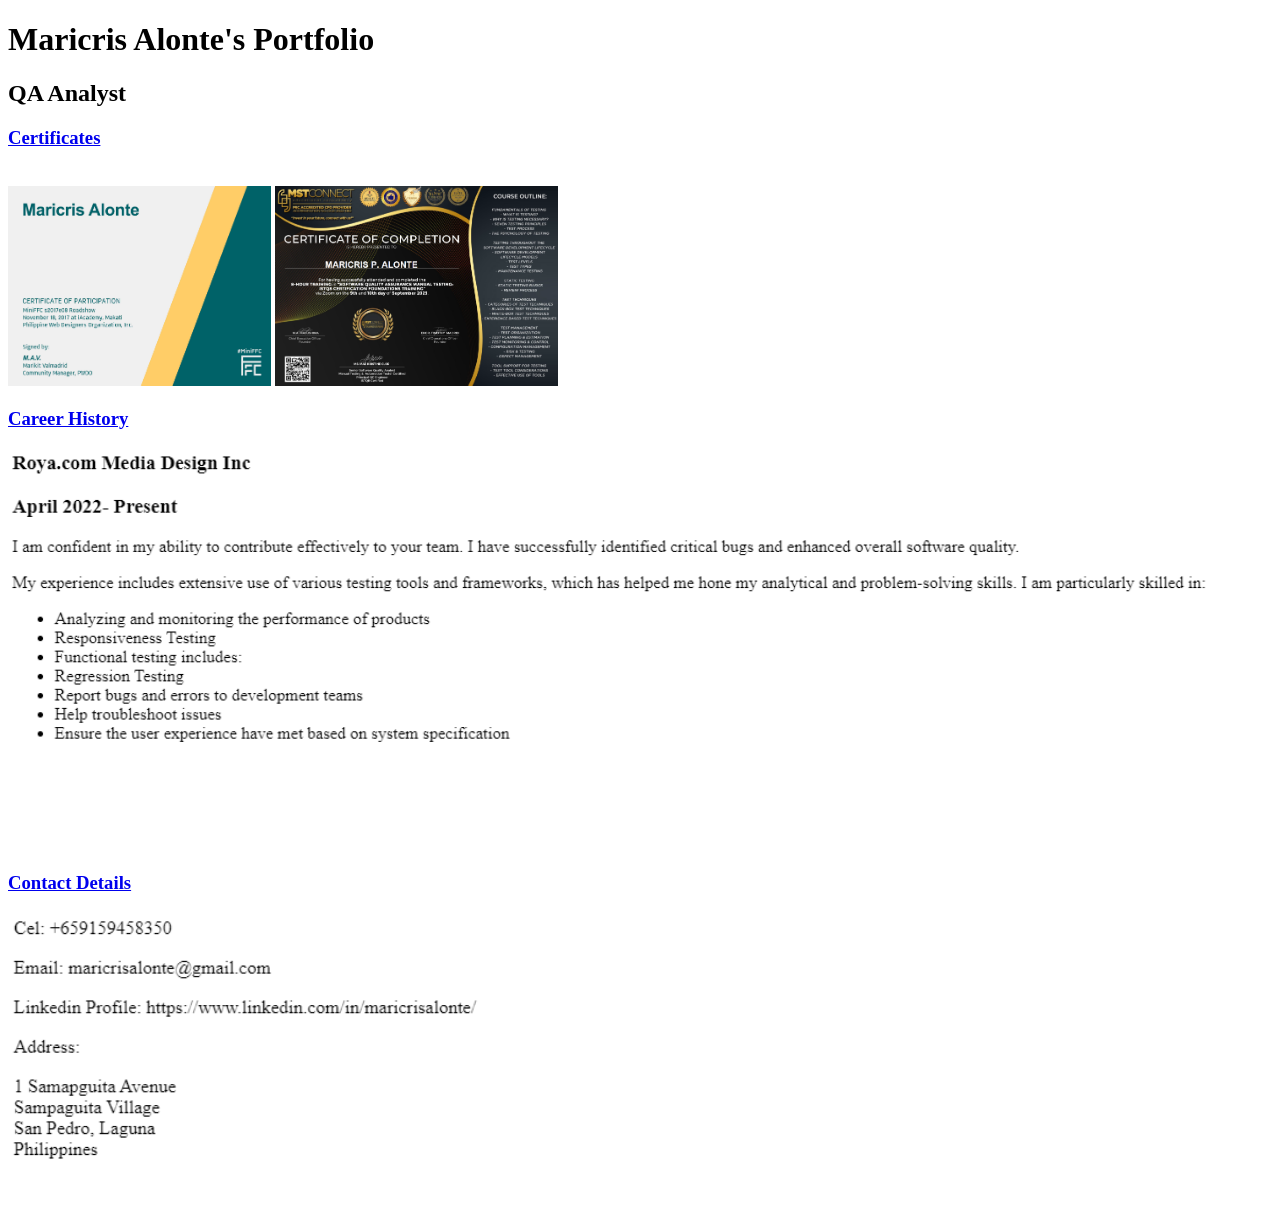
==== index.html @ 6bce924d "Add files via upload" ====
<!-- TODO 1: Create the HTML Boilerplate -->

<!-- TODO 2: Add Your previous projects' HTML into the public folder -->

<!-- TODO 3: Take screenshots of your project previews and add the images to the images folder -->

<!-- TODO 4: Add titles/subtitles etc. -->

<!-- TODO 5: Add a link to the project pages -->

<!-- TODO 6: Add images to show the project previews
HINT for TODO 6: You can use the height attribute set to 200 to make the image smaller:
https://developer.mozilla.org/en-US/docs/Web/HTML/Element/img#attr-height -->

<!-- TODO 7: Add the Contact Me and About Me page links -->

<!DOCTYPE html>
<html lang="en">
<head>
    <meta charset="UTF-8">
    <title>Mitee's Portfolio</title>

</head>
<body>
<h1>Maricris Alonte's Portfolio</h1>
<h2>QA Analyst</h2>

<h3>
<a href="./public/certificates.html">Certificates</a>
</h3>
</br>
<img src="./assets/images/miniFFC.png" height="200" alt="miniFFC Certificate"/>

<img src="./assets/images/mstconnect.png" height="200" alt="miniFFC Certificate"/>

<h3>
    <a href="./public/about.html">Career History</a>
</h3>
<img src="./assets/images/career.png" height="400" alt="career"/>

<h3>
    <a href="./public/contact.html">Contact Details</a>
</h3>
<img src="./assets/images/contact.png" height="300" alt=" Contact details"/>



</body>
    
</html>
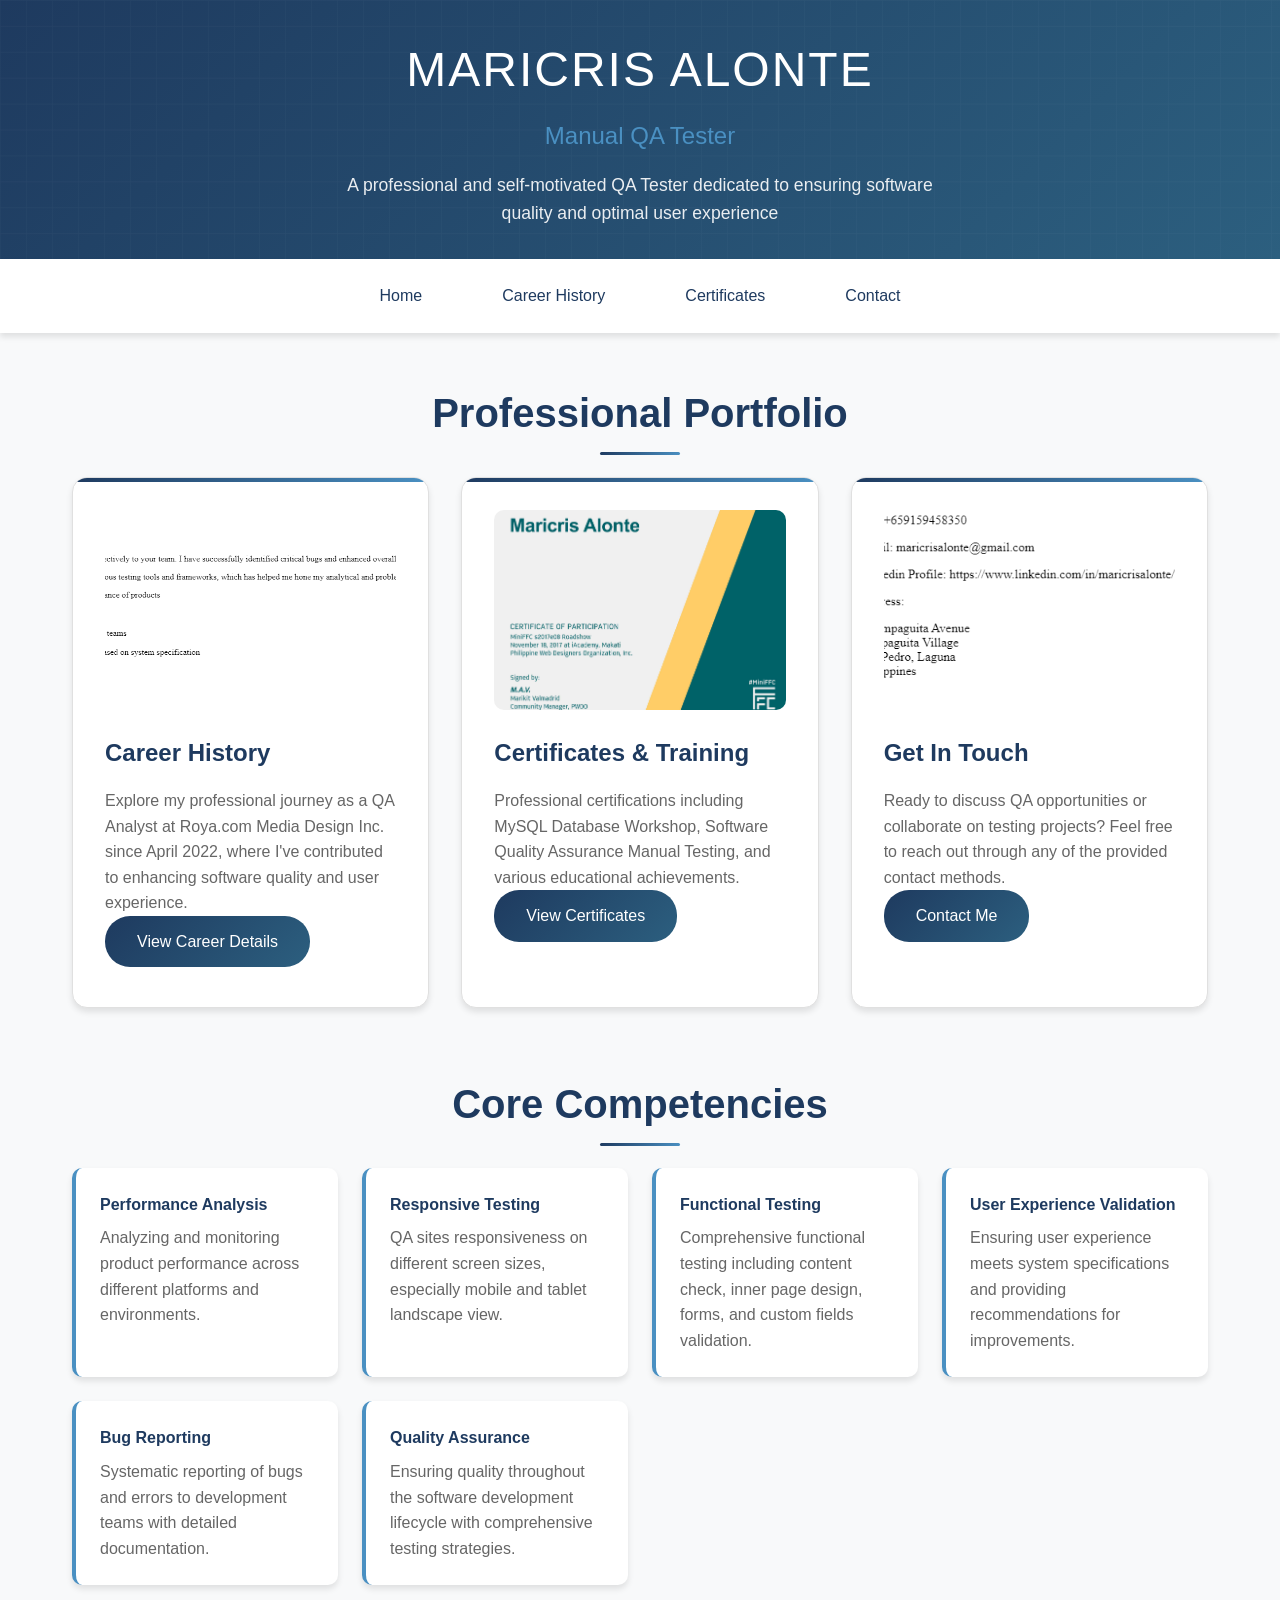
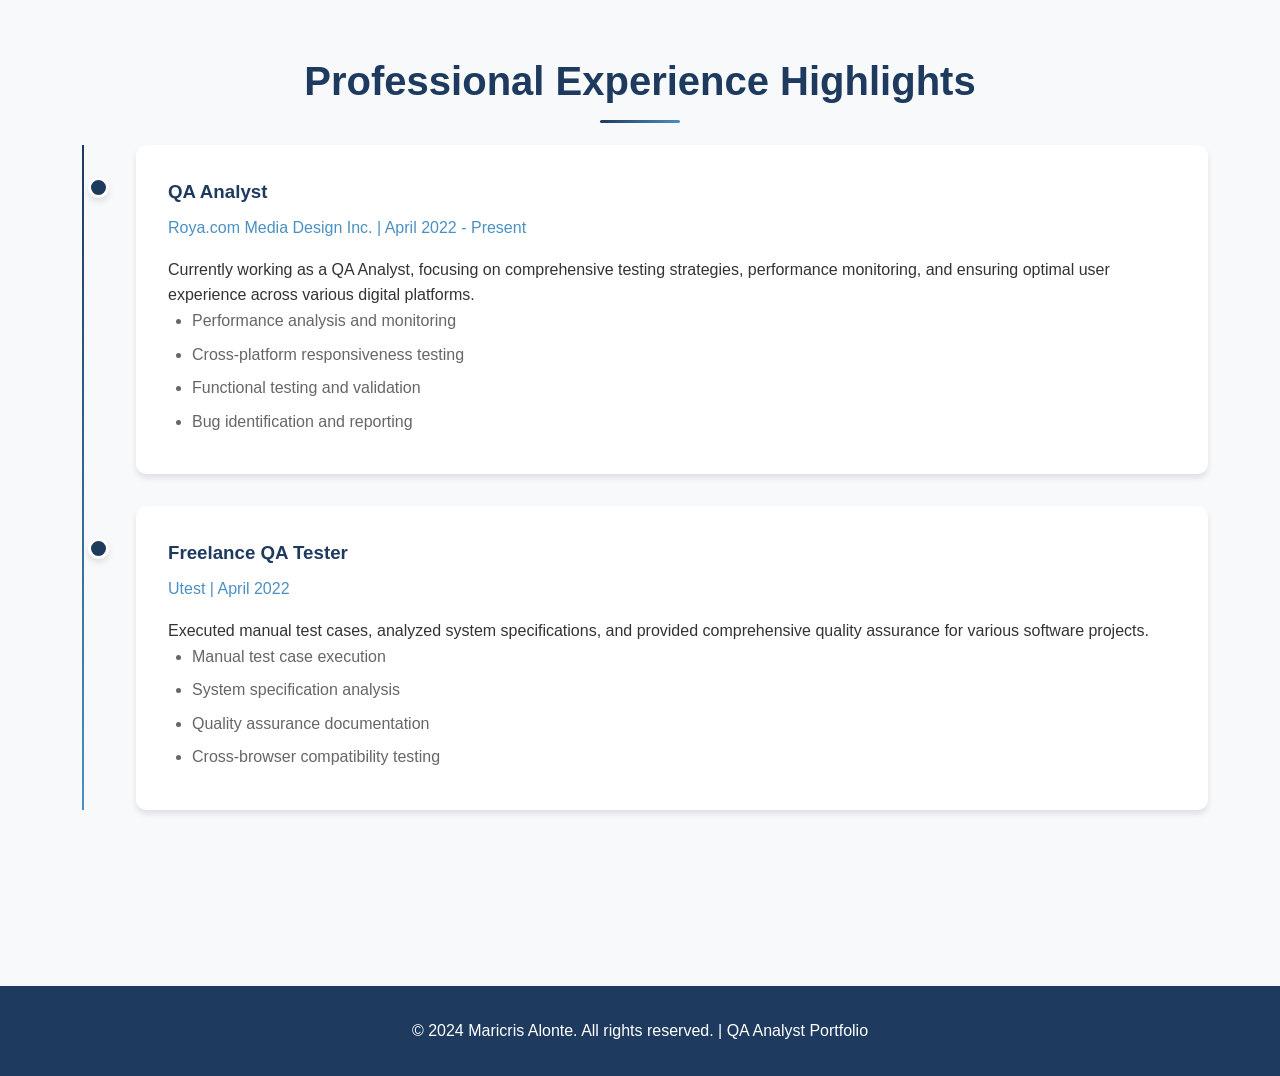
==== commit 82a516de: "Refactor portfolio with responsive design, enhanced content, and modern styling Co-authored-by: mari" ====
--- a/index.html
+++ b/index.html
@@ -1,50 +1,162 @@
-<!-- TODO 1: Create the HTML Boilerplate -->
-
-<!-- TODO 2: Add Your previous projects' HTML into the public folder -->
-
-<!-- TODO 3: Take screenshots of your project previews and add the images to the images folder -->
-
-<!-- TODO 4: Add titles/subtitles etc. -->
-
-<!-- TODO 5: Add a link to the project pages -->
-
-<!-- TODO 6: Add images to show the project previews
-HINT for TODO 6: You can use the height attribute set to 200 to make the image smaller:
-https://developer.mozilla.org/en-US/docs/Web/HTML/Element/img#attr-height -->
-
-<!-- TODO 7: Add the Contact Me and About Me page links -->
-
 <!DOCTYPE html>
 <html lang="en">
 <head>
     <meta charset="UTF-8">
-    <title>Mitee's Portfolio</title>
-
+    <meta name="viewport" content="width=device-width, initial-scale=1.0">
+    <title>Maricris Alonte - QA Analyst Portfolio</title>
+    <link rel="stylesheet" href="./assets/styles.css">
+    <link rel="icon" href="data:image/svg+xml,<svg xmlns='http://www.w3.org/2000/svg' viewBox='0 0 100 100'><text y='.9em' font-size='90'>🎯</text></svg>">
 </head>
 <body>
-<h1>Maricris Alonte's Portfolio</h1>
-<h2>QA Analyst</h2>
+    <!-- Header Section -->
+    <header>
+        <div class="header-content fade-in">
+            <h1>MARICRIS ALONTE</h1>
+            <p class="subtitle">Manual QA Tester</p>
+            <p class="tagline">A professional and self-motivated QA Tester dedicated to ensuring software quality and optimal user experience</p>
+        </div>
+    </header>
 
-<h3>
-<a href="./public/certificates.html">Certificates</a>
-</h3>
-</br>
-<img src="./assets/images/miniFFC.png" height="200" alt="miniFFC Certificate"/>
+    <!-- Navigation -->
+    <nav>
+        <div class="nav-container">
+            <a href="#home" class="nav-link">Home</a>
+            <a href="./public/about.html" class="nav-link">Career History</a>
+            <a href="./public/certificates.html" class="nav-link">Certificates</a>
+            <a href="./public/contact.html" class="nav-link">Contact</a>
+        </div>
+    </nav>
 
-<img src="./assets/images/mstconnect.png" height="200" alt="miniFFC Certificate"/>
+    <!-- Main Content -->
+    <main id="home">
+        <!-- Portfolio Overview Section -->
+        <section class="section fade-in">
+            <h2 class="section-title">Professional Portfolio</h2>
+            <div class="card-grid">
+                <!-- Career History Card -->
+                <div class="card">
+                    <img src="./assets/images/career.png" alt="Career History Overview" />
+                    <h3>Career History</h3>
+                    <p class="text-muted">Explore my professional journey as a QA Analyst at Roya.com Media Design Inc. since April 2022, where I've contributed to enhancing software quality and user experience.</p>
+                    <a href="./public/about.html" class="btn">View Career Details</a>
+                </div>
 
-<h3>
-    <a href="./public/about.html">Career History</a>
-</h3>
-<img src="./assets/images/career.png" height="400" alt="career"/>
+                <!-- Certificates Card -->
+                <div class="card">
+                    <img src="./assets/images/miniFFC.png" alt="Professional Certificates" />
+                    <h3>Certificates & Training</h3>
+                    <p class="text-muted">Professional certifications including MySQL Database Workshop, Software Quality Assurance Manual Testing, and various educational achievements.</p>
+                    <a href="./public/certificates.html" class="btn">View Certificates</a>
+                </div>
 
-<h3>
-    <a href="./public/contact.html">Contact Details</a>
-</h3>
-<img src="./assets/images/contact.png" height="300" alt=" Contact details"/>
+                <!-- Contact Card -->
+                <div class="card">
+                    <img src="./assets/images/contact.png" alt="Contact Information" />
+                    <h3>Get In Touch</h3>
+                    <p class="text-muted">Ready to discuss QA opportunities or collaborate on testing projects? Feel free to reach out through any of the provided contact methods.</p>
+                    <a href="./public/contact.html" class="btn">Contact Me</a>
+                </div>
+            </div>
+        </section>
 
+        <!-- Skills Highlight Section -->
+        <section class="section fade-in">
+            <h2 class="section-title">Core Competencies</h2>
+            <div class="skills-grid">
+                <div class="skill-item">
+                    <h4>Performance Analysis</h4>
+                    <p class="text-muted">Analyzing and monitoring product performance across different platforms and environments.</p>
+                </div>
+                <div class="skill-item">
+                    <h4>Responsive Testing</h4>
+                    <p class="text-muted">QA sites responsiveness on different screen sizes, especially mobile and tablet landscape view.</p>
+                </div>
+                <div class="skill-item">
+                    <h4>Functional Testing</h4>
+                    <p class="text-muted">Comprehensive functional testing including content check, inner page design, forms, and custom fields validation.</p>
+                </div>
+                <div class="skill-item">
+                    <h4>User Experience Validation</h4>
+                    <p class="text-muted">Ensuring user experience meets system specifications and providing recommendations for improvements.</p>
+                </div>
+                <div class="skill-item">
+                    <h4>Bug Reporting</h4>
+                    <p class="text-muted">Systematic reporting of bugs and errors to development teams with detailed documentation.</p>
+                </div>
+                <div class="skill-item">
+                    <h4>Quality Assurance</h4>
+                    <p class="text-muted">Ensuring quality throughout the software development lifecycle with comprehensive testing strategies.</p>
+                </div>
+            </div>
+        </section>
 
+        <!-- Recent Projects Preview -->
+        <section class="section fade-in">
+            <h2 class="section-title">Professional Experience Highlights</h2>
+            <div class="timeline">
+                <div class="timeline-item">
+                    <h3>QA Analyst</h3>
+                    <div class="date">Roya.com Media Design Inc. | April 2022 - Present</div>
+                    <p>Currently working as a QA Analyst, focusing on comprehensive testing strategies, performance monitoring, and ensuring optimal user experience across various digital platforms.</p>
+                    <ul>
+                        <li>Performance analysis and monitoring</li>
+                        <li>Cross-platform responsiveness testing</li>
+                        <li>Functional testing and validation</li>
+                        <li>Bug identification and reporting</li>
+                    </ul>
+                </div>
+                <div class="timeline-item">
+                    <h3>Freelance QA Tester</h3>
+                    <div class="date">Utest | April 2022</div>
+                    <p>Executed manual test cases, analyzed system specifications, and provided comprehensive quality assurance for various software projects.</p>
+                    <ul>
+                        <li>Manual test case execution</li>
+                        <li>System specification analysis</li>
+                        <li>Quality assurance documentation</li>
+                        <li>Cross-browser compatibility testing</li>
+                    </ul>
+                </div>
+            </div>
+        </section>
+    </main>
 
+    <!-- Footer -->
+    <footer>
+        <p>&copy; 2024 Maricris Alonte. All rights reserved. | QA Analyst Portfolio</p>
+    </footer>
+
+    <script>
+        // Simple script for smooth scrolling
+        document.querySelectorAll('a[href^="#"]').forEach(anchor => {
+            anchor.addEventListener('click', function (e) {
+                e.preventDefault();
+                const target = document.querySelector(this.getAttribute('href'));
+                if (target) {
+                    target.scrollIntoView({
+                        behavior: 'smooth',
+                        block: 'start'
+                    });
+                }
+            });
+        });
+
+        // Add fade-in animation on scroll
+        const observerOptions = {
+            threshold: 0.1,
+            rootMargin: '0px 0px -50px 0px'
+        };
+
+        const observer = new IntersectionObserver((entries) => {
+            entries.forEach(entry => {
+                if (entry.isIntersecting) {
+                    entry.target.classList.add('fade-in');
+                }
+            });
+        }, observerOptions);
+
+        document.querySelectorAll('.section').forEach(section => {
+            observer.observe(section);
+        });
+    </script>
 </body>
-    
 </html>
--- a/assets/styles.css
+++ b/assets/styles.css
@@ -0,0 +1,446 @@
+/* Modern Professional Portfolio Styles */
+* {
+    margin: 0;
+    padding: 0;
+    box-sizing: border-box;
+}
+
+:root {
+    --primary-color: #1e3a5f;
+    --secondary-color: #2c5f7f;
+    --accent-color: #4a90c2;
+    --text-light: #ffffff;
+    --text-dark: #333333;
+    --text-muted: #666666;
+    --background-light: #f8f9fa;
+    --background-dark: #1a1a1a;
+    --card-shadow: 0 4px 6px rgba(0, 0, 0, 0.1);
+    --transition: all 0.3s ease;
+}
+
+body {
+    font-family: 'Segoe UI', Tahoma, Geneva, Verdana, sans-serif;
+    line-height: 1.6;
+    color: var(--text-dark);
+    background-color: var(--background-light);
+}
+
+/* Header and Navigation */
+header {
+    background: linear-gradient(135deg, var(--primary-color), var(--secondary-color));
+    color: var(--text-light);
+    padding: 2rem 0;
+    text-align: center;
+    position: relative;
+    overflow: hidden;
+}
+
+header::before {
+    content: '';
+    position: absolute;
+    top: 0;
+    left: 0;
+    right: 0;
+    bottom: 0;
+    background: url('data:image/svg+xml,<svg xmlns="http://www.w3.org/2000/svg" viewBox="0 0 100 100"><defs><pattern id="grid" width="10" height="10" patternUnits="userSpaceOnUse"><path d="M 10 0 L 0 0 0 10" fill="none" stroke="rgba(255,255,255,0.1)" stroke-width="0.5"/></pattern></defs><rect width="100" height="100" fill="url(%23grid)"/></svg>');
+    opacity: 0.3;
+}
+
+.header-content {
+    position: relative;
+    z-index: 1;
+    max-width: 1200px;
+    margin: 0 auto;
+    padding: 0 2rem;
+}
+
+.header-content h1 {
+    font-size: 3rem;
+    margin-bottom: 0.5rem;
+    font-weight: 300;
+    letter-spacing: 2px;
+}
+
+.header-content .subtitle {
+    font-size: 1.5rem;
+    color: var(--accent-color);
+    margin-bottom: 1rem;
+    font-weight: 400;
+}
+
+.header-content .tagline {
+    font-size: 1.1rem;
+    opacity: 0.9;
+    max-width: 600px;
+    margin: 0 auto;
+}
+
+/* Navigation */
+nav {
+    background-color: rgba(255, 255, 255, 0.95);
+    backdrop-filter: blur(10px);
+    padding: 1rem 0;
+    position: sticky;
+    top: 0;
+    z-index: 100;
+    box-shadow: var(--card-shadow);
+}
+
+.nav-container {
+    max-width: 1200px;
+    margin: 0 auto;
+    padding: 0 2rem;
+    display: flex;
+    justify-content: center;
+    gap: 2rem;
+}
+
+.nav-link {
+    color: var(--primary-color);
+    text-decoration: none;
+    padding: 0.5rem 1.5rem;
+    border-radius: 25px;
+    transition: var(--transition);
+    font-weight: 500;
+    position: relative;
+    overflow: hidden;
+}
+
+.nav-link::before {
+    content: '';
+    position: absolute;
+    top: 0;
+    left: -100%;
+    width: 100%;
+    height: 100%;
+    background: linear-gradient(135deg, var(--primary-color), var(--secondary-color));
+    transition: var(--transition);
+    z-index: -1;
+}
+
+.nav-link:hover::before {
+    left: 0;
+}
+
+.nav-link:hover {
+    color: var(--text-light);
+    transform: translateY(-2px);
+}
+
+/* Main Content */
+main {
+    max-width: 1200px;
+    margin: 0 auto;
+    padding: 3rem 2rem;
+}
+
+/* Cards and Sections */
+.section {
+    margin-bottom: 4rem;
+}
+
+.section-title {
+    font-size: 2.5rem;
+    color: var(--primary-color);
+    margin-bottom: 2rem;
+    text-align: center;
+    position: relative;
+}
+
+.section-title::after {
+    content: '';
+    position: absolute;
+    bottom: -10px;
+    left: 50%;
+    transform: translateX(-50%);
+    width: 80px;
+    height: 3px;
+    background: linear-gradient(135deg, var(--primary-color), var(--accent-color));
+    border-radius: 2px;
+}
+
+.card-grid {
+    display: grid;
+    grid-template-columns: repeat(auto-fit, minmax(300px, 1fr));
+    gap: 2rem;
+    margin-top: 2rem;
+}
+
+.card {
+    background: white;
+    border-radius: 15px;
+    padding: 2rem;
+    box-shadow: var(--card-shadow);
+    transition: var(--transition);
+    border: 1px solid #e0e0e0;
+    position: relative;
+    overflow: hidden;
+}
+
+.card::before {
+    content: '';
+    position: absolute;
+    top: 0;
+    left: 0;
+    width: 100%;
+    height: 4px;
+    background: linear-gradient(135deg, var(--primary-color), var(--accent-color));
+}
+
+.card:hover {
+    transform: translateY(-5px);
+    box-shadow: 0 8px 25px rgba(0, 0, 0, 0.15);
+}
+
+.card h3 {
+    color: var(--primary-color);
+    margin-bottom: 1rem;
+    font-size: 1.5rem;
+}
+
+.card img {
+    width: 100%;
+    height: 200px;
+    object-fit: cover;
+    border-radius: 10px;
+    margin-bottom: 1rem;
+}
+
+/* Skills and Lists */
+.skills-grid {
+    display: grid;
+    grid-template-columns: repeat(auto-fit, minmax(250px, 1fr));
+    gap: 1.5rem;
+    margin-top: 2rem;
+}
+
+.skill-item {
+    background: white;
+    padding: 1.5rem;
+    border-radius: 10px;
+    box-shadow: var(--card-shadow);
+    border-left: 4px solid var(--accent-color);
+    transition: var(--transition);
+}
+
+.skill-item:hover {
+    transform: translateX(5px);
+    box-shadow: 0 4px 15px rgba(0, 0, 0, 0.15);
+}
+
+.skill-item h4 {
+    color: var(--primary-color);
+    margin-bottom: 0.5rem;
+}
+
+/* Experience Timeline */
+.timeline {
+    position: relative;
+    padding-left: 2rem;
+}
+
+.timeline::before {
+    content: '';
+    position: absolute;
+    left: 10px;
+    top: 0;
+    bottom: 0;
+    width: 2px;
+    background: linear-gradient(to bottom, var(--primary-color), var(--accent-color));
+}
+
+.timeline-item {
+    position: relative;
+    margin-bottom: 2rem;
+    background: white;
+    padding: 2rem;
+    border-radius: 10px;
+    box-shadow: var(--card-shadow);
+    margin-left: 2rem;
+}
+
+.timeline-item::before {
+    content: '';
+    position: absolute;
+    left: -3rem;
+    top: 2rem;
+    width: 15px;
+    height: 15px;
+    background: var(--primary-color);
+    border-radius: 50%;
+    border: 3px solid white;
+    box-shadow: var(--card-shadow);
+}
+
+.timeline-item h3 {
+    color: var(--primary-color);
+    margin-bottom: 0.5rem;
+}
+
+.timeline-item .date {
+    color: var(--accent-color);
+    font-weight: 500;
+    margin-bottom: 1rem;
+}
+
+.timeline-item ul {
+    margin-left: 1.5rem;
+}
+
+.timeline-item li {
+    margin-bottom: 0.5rem;
+    color: var(--text-muted);
+}
+
+/* Contact Information */
+.contact-info {
+    display: grid;
+    grid-template-columns: repeat(auto-fit, minmax(250px, 1fr));
+    gap: 2rem;
+    margin-top: 2rem;
+}
+
+.contact-item {
+    background: white;
+    padding: 2rem;
+    border-radius: 10px;
+    box-shadow: var(--card-shadow);
+    text-align: center;
+    transition: var(--transition);
+}
+
+.contact-item:hover {
+    transform: translateY(-3px);
+    box-shadow: 0 6px 20px rgba(0, 0, 0, 0.15);
+}
+
+.contact-icon {
+    width: 50px;
+    height: 50px;
+    background: linear-gradient(135deg, var(--primary-color), var(--accent-color));
+    border-radius: 50%;
+    display: flex;
+    align-items: center;
+    justify-content: center;
+    margin: 0 auto 1rem;
+    color: white;
+    font-size: 1.5rem;
+}
+
+/* Buttons */
+.btn {
+    display: inline-block;
+    padding: 0.8rem 2rem;
+    background: linear-gradient(135deg, var(--primary-color), var(--secondary-color));
+    color: var(--text-light);
+    text-decoration: none;
+    border-radius: 25px;
+    transition: var(--transition);
+    font-weight: 500;
+    border: none;
+    cursor: pointer;
+    position: relative;
+    overflow: hidden;
+}
+
+.btn::before {
+    content: '';
+    position: absolute;
+    top: 0;
+    left: -100%;
+    width: 100%;
+    height: 100%;
+    background: linear-gradient(135deg, var(--secondary-color), var(--accent-color));
+    transition: var(--transition);
+    z-index: -1;
+}
+
+.btn:hover::before {
+    left: 0;
+}
+
+.btn:hover {
+    transform: translateY(-2px);
+    box-shadow: 0 4px 15px rgba(0, 0, 0, 0.2);
+}
+
+/* Footer */
+footer {
+    background: var(--primary-color);
+    color: var(--text-light);
+    text-align: center;
+    padding: 2rem 0;
+    margin-top: 4rem;
+}
+
+/* Responsive Design */
+@media (max-width: 768px) {
+    .header-content h1 {
+        font-size: 2rem;
+    }
+    
+    .header-content .subtitle {
+        font-size: 1.2rem;
+    }
+    
+    .nav-container {
+        flex-direction: column;
+        gap: 1rem;
+    }
+    
+    .card-grid {
+        grid-template-columns: 1fr;
+    }
+    
+    main {
+        padding: 2rem 1rem;
+    }
+    
+    .timeline {
+        padding-left: 1rem;
+    }
+    
+    .timeline-item {
+        margin-left: 1rem;
+    }
+    
+    .timeline-item::before {
+        left: -2rem;
+    }
+}
+
+@media (max-width: 480px) {
+    .header-content h1 {
+        font-size: 1.8rem;
+    }
+    
+    .section-title {
+        font-size: 2rem;
+    }
+    
+    .card {
+        padding: 1.5rem;
+    }
+}
+
+/* Animation for page load */
+@keyframes fadeInUp {
+    from {
+        opacity: 0;
+        transform: translateY(30px);
+    }
+    to {
+        opacity: 1;
+        transform: translateY(0);
+    }
+}
+
+.fade-in {
+    animation: fadeInUp 0.6s ease-out;
+}
+
+/* Utility Classes */
+.text-center { text-align: center; }
+.text-muted { color: var(--text-muted); }
+.mb-2 { margin-bottom: 2rem; }
+.mt-2 { margin-top: 2rem; }
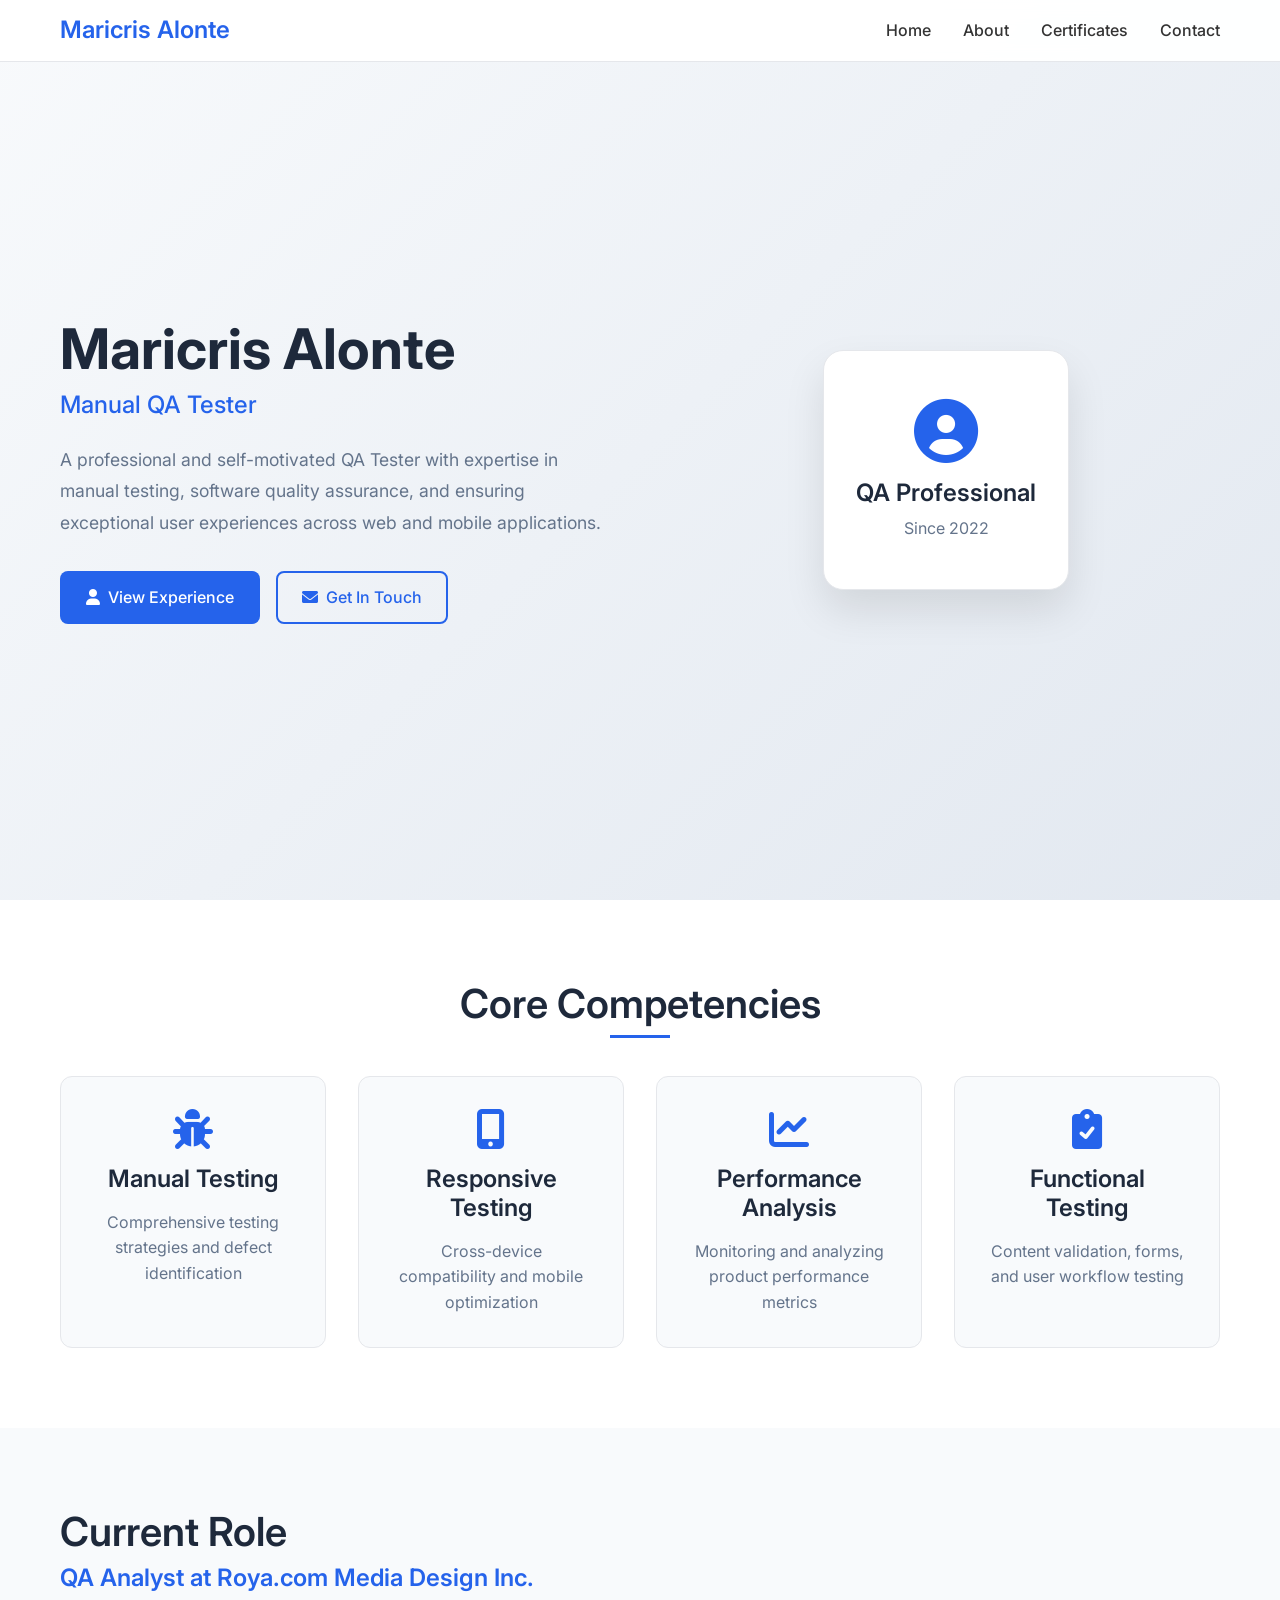
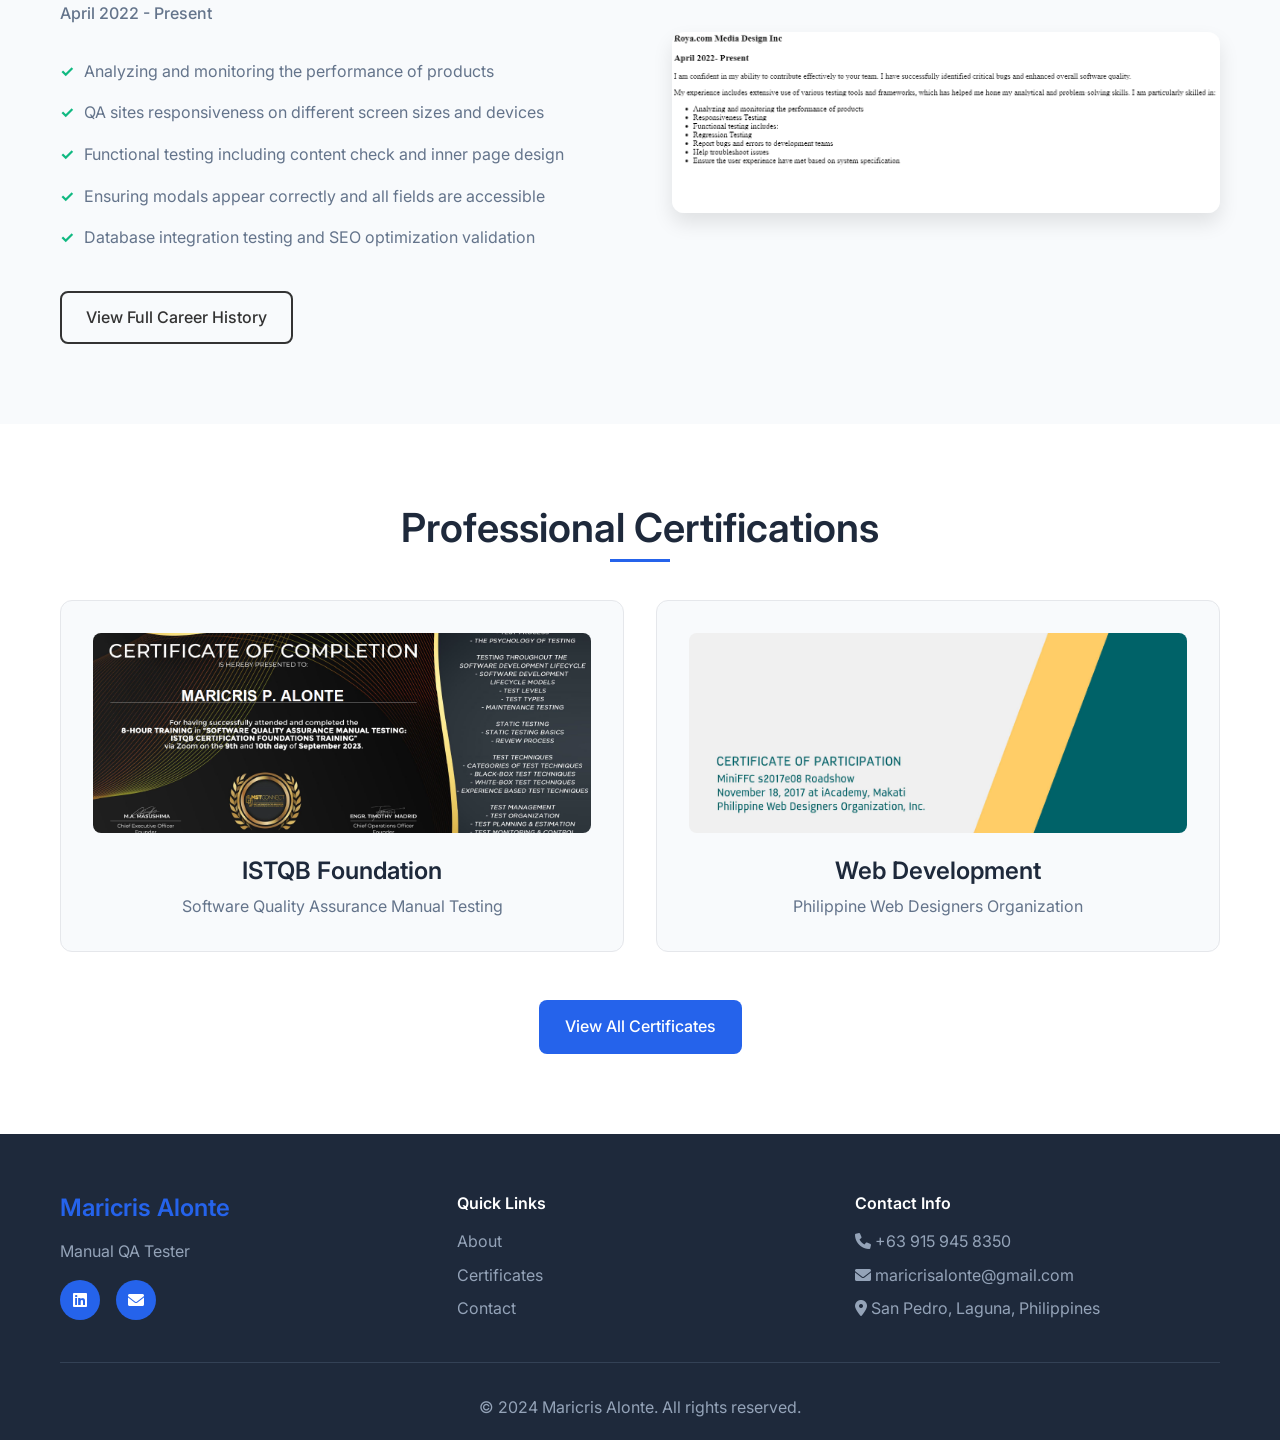
==== commit 920f0536: "Redesign portfolio with responsive layout and enhanced content Co-authored-by: maricrisalonte <maric" ====
--- a/index.html
+++ b/index.html
@@ -4,159 +4,182 @@
     <meta charset="UTF-8">
     <meta name="viewport" content="width=device-width, initial-scale=1.0">
     <title>Maricris Alonte - QA Analyst Portfolio</title>
-    <link rel="stylesheet" href="./assets/styles.css">
-    <link rel="icon" href="data:image/svg+xml,<svg xmlns='http://www.w3.org/2000/svg' viewBox='0 0 100 100'><text y='.9em' font-size='90'>🎯</text></svg>">
+    <meta name="description" content="Professional QA Analyst with expertise in manual testing, software quality assurance, and test automation. View my portfolio and experience.">
+    <link rel="stylesheet" href="assets/styles.css">
+    <link href="https://fonts.googleapis.com/css2?family=Inter:wght@300;400;500;600;700&display=swap" rel="stylesheet">
+    <link rel="stylesheet" href="https://cdnjs.cloudflare.com/ajax/libs/font-awesome/6.0.0/css/all.min.css">
 </head>
 <body>
-    <!-- Header Section -->
-    <header>
-        <div class="header-content fade-in">
-            <h1>MARICRIS ALONTE</h1>
-            <p class="subtitle">Manual QA Tester</p>
-            <p class="tagline">A professional and self-motivated QA Tester dedicated to ensuring software quality and optimal user experience</p>
-        </div>
-    </header>
-
     <!-- Navigation -->
-    <nav>
+    <nav class="navbar">
         <div class="nav-container">
-            <a href="#home" class="nav-link">Home</a>
-            <a href="./public/about.html" class="nav-link">Career History</a>
-            <a href="./public/certificates.html" class="nav-link">Certificates</a>
-            <a href="./public/contact.html" class="nav-link">Contact</a>
+            <div class="nav-logo">
+                <h2>Maricris Alonte</h2>
+            </div>
+            <ul class="nav-menu">
+                <li class="nav-item">
+                    <a href="#home" class="nav-link">Home</a>
+                </li>
+                <li class="nav-item">
+                    <a href="public/about.html" class="nav-link">About</a>
+                </li>
+                <li class="nav-item">
+                    <a href="public/certificates.html" class="nav-link">Certificates</a>
+                </li>
+                <li class="nav-item">
+                    <a href="public/contact.html" class="nav-link">Contact</a>
+                </li>
+            </ul>
+            <div class="hamburger">
+                <span class="bar"></span>
+                <span class="bar"></span>
+                <span class="bar"></span>
+            </div>
         </div>
     </nav>
 
-    <!-- Main Content -->
-    <main id="home">
-        <!-- Portfolio Overview Section -->
-        <section class="section fade-in">
-            <h2 class="section-title">Professional Portfolio</h2>
-            <div class="card-grid">
-                <!-- Career History Card -->
-                <div class="card">
-                    <img src="./assets/images/career.png" alt="Career History Overview" />
-                    <h3>Career History</h3>
-                    <p class="text-muted">Explore my professional journey as a QA Analyst at Roya.com Media Design Inc. since April 2022, where I've contributed to enhancing software quality and user experience.</p>
-                    <a href="./public/about.html" class="btn">View Career Details</a>
-                </div>
-
-                <!-- Certificates Card -->
-                <div class="card">
-                    <img src="./assets/images/miniFFC.png" alt="Professional Certificates" />
-                    <h3>Certificates & Training</h3>
-                    <p class="text-muted">Professional certifications including MySQL Database Workshop, Software Quality Assurance Manual Testing, and various educational achievements.</p>
-                    <a href="./public/certificates.html" class="btn">View Certificates</a>
-                </div>
-
-                <!-- Contact Card -->
-                <div class="card">
-                    <img src="./assets/images/contact.png" alt="Contact Information" />
-                    <h3>Get In Touch</h3>
-                    <p class="text-muted">Ready to discuss QA opportunities or collaborate on testing projects? Feel free to reach out through any of the provided contact methods.</p>
-                    <a href="./public/contact.html" class="btn">Contact Me</a>
+    <!-- Hero Section -->
+    <section id="home" class="hero">
+        <div class="hero-container">
+            <div class="hero-content">
+                <h1 class="hero-title">Maricris Alonte</h1>
+                <h2 class="hero-subtitle">Manual QA Tester</h2>
+                <p class="hero-description">
+                    A professional and self-motivated QA Tester with expertise in manual testing, 
+                    software quality assurance, and ensuring exceptional user experiences across 
+                    web and mobile applications.
+                </p>
+                <div class="hero-buttons">
+                    <a href="public/about.html" class="btn btn-primary">
+                        <i class="fas fa-user"></i> View Experience
+                    </a>
+                    <a href="public/contact.html" class="btn btn-secondary">
+                        <i class="fas fa-envelope"></i> Get In Touch
+                    </a>
                 </div>
             </div>
-        </section>
+            <div class="hero-image">
+                <div class="profile-card">
+                    <i class="fas fa-user-circle profile-icon"></i>
+                    <h3>QA Professional</h3>
+                    <p>Since 2022</p>
+                </div>
+            </div>
+        </div>
+    </section>
 
-        <!-- Skills Highlight Section -->
-        <section class="section fade-in">
+    <!-- Skills Preview -->
+    <section class="skills-preview">
+        <div class="container">
             <h2 class="section-title">Core Competencies</h2>
             <div class="skills-grid">
-                <div class="skill-item">
-                    <h4>Performance Analysis</h4>
-                    <p class="text-muted">Analyzing and monitoring product performance across different platforms and environments.</p>
+                <div class="skill-card">
+                    <i class="fas fa-bug"></i>
+                    <h3>Manual Testing</h3>
+                    <p>Comprehensive testing strategies and defect identification</p>
                 </div>
-                <div class="skill-item">
-                    <h4>Responsive Testing</h4>
-                    <p class="text-muted">QA sites responsiveness on different screen sizes, especially mobile and tablet landscape view.</p>
+                <div class="skill-card">
+                    <i class="fas fa-mobile-alt"></i>
+                    <h3>Responsive Testing</h3>
+                    <p>Cross-device compatibility and mobile optimization</p>
                 </div>
-                <div class="skill-item">
-                    <h4>Functional Testing</h4>
-                    <p class="text-muted">Comprehensive functional testing including content check, inner page design, forms, and custom fields validation.</p>
+                <div class="skill-card">
+                    <i class="fas fa-chart-line"></i>
+                    <h3>Performance Analysis</h3>
+                    <p>Monitoring and analyzing product performance metrics</p>
                 </div>
-                <div class="skill-item">
-                    <h4>User Experience Validation</h4>
-                    <p class="text-muted">Ensuring user experience meets system specifications and providing recommendations for improvements.</p>
-                </div>
-                <div class="skill-item">
-                    <h4>Bug Reporting</h4>
-                    <p class="text-muted">Systematic reporting of bugs and errors to development teams with detailed documentation.</p>
-                </div>
-                <div class="skill-item">
-                    <h4>Quality Assurance</h4>
-                    <p class="text-muted">Ensuring quality throughout the software development lifecycle with comprehensive testing strategies.</p>
+                <div class="skill-card">
+                    <i class="fas fa-clipboard-check"></i>
+                    <h3>Functional Testing</h3>
+                    <p>Content validation, forms, and user workflow testing</p>
                 </div>
             </div>
-        </section>
+        </div>
+    </section>
 
-        <!-- Recent Projects Preview -->
-        <section class="section fade-in">
-            <h2 class="section-title">Professional Experience Highlights</h2>
-            <div class="timeline">
-                <div class="timeline-item">
-                    <h3>QA Analyst</h3>
-                    <div class="date">Roya.com Media Design Inc. | April 2022 - Present</div>
-                    <p>Currently working as a QA Analyst, focusing on comprehensive testing strategies, performance monitoring, and ensuring optimal user experience across various digital platforms.</p>
-                    <ul>
-                        <li>Performance analysis and monitoring</li>
-                        <li>Cross-platform responsiveness testing</li>
-                        <li>Functional testing and validation</li>
-                        <li>Bug identification and reporting</li>
+    <!-- Experience Highlight -->
+    <section class="experience-highlight">
+        <div class="container">
+            <div class="experience-content">
+                <div class="experience-text">
+                    <h2>Current Role</h2>
+                    <h3>QA Analyst at Roya.com Media Design Inc.</h3>
+                    <p class="experience-date">April 2022 - Present</p>
+                    <ul class="experience-list">
+                        <li>Analyzing and monitoring the performance of products</li>
+                        <li>QA sites responsiveness on different screen sizes and devices</li>
+                        <li>Functional testing including content check and inner page design</li>
+                        <li>Ensuring modals appear correctly and all fields are accessible</li>
+                        <li>Database integration testing and SEO optimization validation</li>
+                    </ul>
+                    <a href="public/about.html" class="btn btn-outline">View Full Career History</a>
+                </div>
+                <div class="experience-image">
+                    <img src="assets/images/career.png" alt="Career History" class="career-img">
+                </div>
+            </div>
+        </div>
+    </section>
+
+    <!-- Certificates Preview -->
+    <section class="certificates-preview">
+        <div class="container">
+            <h2 class="section-title">Professional Certifications</h2>
+            <div class="certificates-grid">
+                <div class="cert-card">
+                    <img src="assets/images/mstconnect.png" alt="ISTQB Certification" class="cert-image">
+                    <h3>ISTQB Foundation</h3>
+                    <p>Software Quality Assurance Manual Testing</p>
+                </div>
+                <div class="cert-card">
+                    <img src="assets/images/miniFFC.png" alt="MiniFCC Certificate" class="cert-image">
+                    <h3>Web Development</h3>
+                    <p>Philippine Web Designers Organization</p>
+                </div>
+            </div>
+            <div class="certificates-link">
+                <a href="public/certificates.html" class="btn btn-primary">View All Certificates</a>
+            </div>
+        </div>
+    </section>
+
+    <!-- Footer -->
+    <footer class="footer">
+        <div class="container">
+            <div class="footer-content">
+                <div class="footer-section">
+                    <h3>Maricris Alonte</h3>
+                    <p>Manual QA Tester</p>
+                    <div class="social-links">
+                        <a href="https://www.linkedin.com/in/maricrisalonte/" target="_blank">
+                            <i class="fab fa-linkedin"></i>
+                        </a>
+                        <a href="mailto:maricrisalonte@gmail.com">
+                            <i class="fas fa-envelope"></i>
+                        </a>
+                    </div>
+                </div>
+                <div class="footer-section">
+                    <h4>Quick Links</h4>
+                    <ul class="footer-links">
+                        <li><a href="public/about.html">About</a></li>
+                        <li><a href="public/certificates.html">Certificates</a></li>
+                        <li><a href="public/contact.html">Contact</a></li>
                     </ul>
                 </div>
-                <div class="timeline-item">
-                    <h3>Freelance QA Tester</h3>
-                    <div class="date">Utest | April 2022</div>
-                    <p>Executed manual test cases, analyzed system specifications, and provided comprehensive quality assurance for various software projects.</p>
-                    <ul>
-                        <li>Manual test case execution</li>
-                        <li>System specification analysis</li>
-                        <li>Quality assurance documentation</li>
-                        <li>Cross-browser compatibility testing</li>
-                    </ul>
+                <div class="footer-section">
+                    <h4>Contact Info</h4>
+                    <p><i class="fas fa-phone"></i> +63 915 945 8350</p>
+                    <p><i class="fas fa-envelope"></i> maricrisalonte@gmail.com</p>
+                    <p><i class="fas fa-map-marker-alt"></i> San Pedro, Laguna, Philippines</p>
                 </div>
             </div>
-        </section>
-    </main>
-
-    <!-- Footer -->
-    <footer>
-        <p>&copy; 2024 Maricris Alonte. All rights reserved. | QA Analyst Portfolio</p>
+            <div class="footer-bottom">
+                <p>&copy; 2024 Maricris Alonte. All rights reserved.</p>
+            </div>
+        </div>
     </footer>
 
-    <script>
-        // Simple script for smooth scrolling
-        document.querySelectorAll('a[href^="#"]').forEach(anchor => {
-            anchor.addEventListener('click', function (e) {
-                e.preventDefault();
-                const target = document.querySelector(this.getAttribute('href'));
-                if (target) {
-                    target.scrollIntoView({
-                        behavior: 'smooth',
-                        block: 'start'
-                    });
-                }
-            });
-        });
-
-        // Add fade-in animation on scroll
-        const observerOptions = {
-            threshold: 0.1,
-            rootMargin: '0px 0px -50px 0px'
-        };
-
-        const observer = new IntersectionObserver((entries) => {
-            entries.forEach(entry => {
-                if (entry.isIntersecting) {
-                    entry.target.classList.add('fade-in');
-                }
-            });
-        }, observerOptions);
-
-        document.querySelectorAll('.section').forEach(section => {
-            observer.observe(section);
-        });
-    </script>
+    <script src="assets/script.js"></script>
 </body>
 </html>
--- a/assets/styles.css
+++ b/assets/styles.css
@@ -1,149 +1,256 @@
-/* Modern Professional Portfolio Styles */
+/* Reset and Base Styles */
 * {
     margin: 0;
     padding: 0;
     box-sizing: border-box;
 }
 
-:root {
-    --primary-color: #1e3a5f;
-    --secondary-color: #2c5f7f;
-    --accent-color: #4a90c2;
-    --text-light: #ffffff;
-    --text-dark: #333333;
-    --text-muted: #666666;
-    --background-light: #f8f9fa;
-    --background-dark: #1a1a1a;
-    --card-shadow: 0 4px 6px rgba(0, 0, 0, 0.1);
-    --transition: all 0.3s ease;
+html {
+    scroll-behavior: smooth;
 }
 
 body {
-    font-family: 'Segoe UI', Tahoma, Geneva, Verdana, sans-serif;
+    font-family: 'Inter', -apple-system, BlinkMacSystemFont, 'Segoe UI', Roboto, sans-serif;
     line-height: 1.6;
-    color: var(--text-dark);
-    background-color: var(--background-light);
-}
-
-/* Header and Navigation */
-header {
-    background: linear-gradient(135deg, var(--primary-color), var(--secondary-color));
-    color: var(--text-light);
-    padding: 2rem 0;
-    text-align: center;
-    position: relative;
-    overflow: hidden;
-}
-
-header::before {
-    content: '';
-    position: absolute;
-    top: 0;
-    left: 0;
-    right: 0;
-    bottom: 0;
-    background: url('data:image/svg+xml,<svg xmlns="http://www.w3.org/2000/svg" viewBox="0 0 100 100"><defs><pattern id="grid" width="10" height="10" patternUnits="userSpaceOnUse"><path d="M 10 0 L 0 0 0 10" fill="none" stroke="rgba(255,255,255,0.1)" stroke-width="0.5"/></pattern></defs><rect width="100" height="100" fill="url(%23grid)"/></svg>');
-    opacity: 0.3;
-}
-
-.header-content {
-    position: relative;
-    z-index: 1;
+    color: #333;
+    background-color: #ffffff;
+}
+
+.container {
     max-width: 1200px;
     margin: 0 auto;
-    padding: 0 2rem;
-}
-
-.header-content h1 {
+    padding: 0 20px;
+}
+
+/* Typography */
+h1, h2, h3, h4, h5, h6 {
+    font-weight: 600;
+    line-height: 1.2;
+    margin-bottom: 1rem;
+}
+
+h1 {
     font-size: 3rem;
-    margin-bottom: 0.5rem;
-    font-weight: 300;
-    letter-spacing: 2px;
-}
-
-.header-content .subtitle {
+    font-weight: 700;
+}
+
+h2 {
+    font-size: 2.5rem;
+}
+
+h3 {
     font-size: 1.5rem;
-    color: var(--accent-color);
+}
+
+p {
     margin-bottom: 1rem;
-    font-weight: 400;
-}
-
-.header-content .tagline {
-    font-size: 1.1rem;
-    opacity: 0.9;
-    max-width: 600px;
-    margin: 0 auto;
+    color: #666;
 }
 
 /* Navigation */
-nav {
-    background-color: rgba(255, 255, 255, 0.95);
+.navbar {
+    background: rgba(255, 255, 255, 0.95);
     backdrop-filter: blur(10px);
-    padding: 1rem 0;
-    position: sticky;
+    border-bottom: 1px solid #e5e7eb;
+    position: fixed;
     top: 0;
-    z-index: 100;
-    box-shadow: var(--card-shadow);
+    width: 100%;
+    z-index: 1000;
+    transition: all 0.3s ease;
 }
 
 .nav-container {
     max-width: 1200px;
     margin: 0 auto;
-    padding: 0 2rem;
-    display: flex;
-    justify-content: center;
+    padding: 1rem 20px;
+    display: flex;
+    justify-content: space-between;
+    align-items: center;
+}
+
+.nav-logo h2 {
+    color: #2563eb;
+    font-size: 1.5rem;
+    margin: 0;
+}
+
+.nav-menu {
+    display: flex;
+    list-style: none;
     gap: 2rem;
 }
 
 .nav-link {
-    color: var(--primary-color);
     text-decoration: none;
-    padding: 0.5rem 1.5rem;
-    border-radius: 25px;
-    transition: var(--transition);
+    color: #333;
     font-weight: 500;
+    transition: color 0.3s ease;
     position: relative;
-    overflow: hidden;
-}
-
-.nav-link::before {
+}
+
+.nav-link:hover {
+    color: #2563eb;
+}
+
+.nav-link::after {
     content: '';
     position: absolute;
-    top: 0;
-    left: -100%;
+    width: 0;
+    height: 2px;
+    bottom: -5px;
+    left: 0;
+    background-color: #2563eb;
+    transition: width 0.3s ease;
+}
+
+.nav-link:hover::after {
     width: 100%;
-    height: 100%;
-    background: linear-gradient(135deg, var(--primary-color), var(--secondary-color));
-    transition: var(--transition);
-    z-index: -1;
-}
-
-.nav-link:hover::before {
-    left: 0;
-}
-
-.nav-link:hover {
-    color: var(--text-light);
+}
+
+/* Hamburger Menu */
+.hamburger {
+    display: none;
+    flex-direction: column;
+    cursor: pointer;
+}
+
+.bar {
+    width: 25px;
+    height: 3px;
+    background-color: #333;
+    margin: 3px 0;
+    transition: 0.3s;
+}
+
+/* Buttons */
+.btn {
+    display: inline-flex;
+    align-items: center;
+    gap: 0.5rem;
+    padding: 12px 24px;
+    border-radius: 8px;
+    text-decoration: none;
+    font-weight: 500;
+    transition: all 0.3s ease;
+    border: 2px solid transparent;
+    cursor: pointer;
+}
+
+.btn-primary {
+    background: #2563eb;
+    color: white;
+}
+
+.btn-primary:hover {
+    background: #1d4ed8;
     transform: translateY(-2px);
-}
-
-/* Main Content */
-main {
+    box-shadow: 0 10px 20px rgba(37, 99, 235, 0.3);
+}
+
+.btn-secondary {
+    background: transparent;
+    color: #2563eb;
+    border-color: #2563eb;
+}
+
+.btn-secondary:hover {
+    background: #2563eb;
+    color: white;
+    transform: translateY(-2px);
+    box-shadow: 0 10px 20px rgba(37, 99, 235, 0.3);
+}
+
+.btn-outline {
+    background: transparent;
+    color: #333;
+    border-color: #333;
+}
+
+.btn-outline:hover {
+    background: #333;
+    color: white;
+}
+
+/* Hero Section */
+.hero {
+    padding: 120px 0 80px;
+    background: linear-gradient(135deg, #f8fafc 0%, #e2e8f0 100%);
+    min-height: 100vh;
+    display: flex;
+    align-items: center;
+}
+
+.hero-container {
     max-width: 1200px;
     margin: 0 auto;
+    padding: 0 20px;
+    display: grid;
+    grid-template-columns: 1fr 1fr;
+    gap: 4rem;
+    align-items: center;
+}
+
+.hero-title {
+    color: #1e293b;
+    margin-bottom: 0.5rem;
+    font-size: 3.5rem;
+}
+
+.hero-subtitle {
+    color: #2563eb;
+    margin-bottom: 1.5rem;
+    font-size: 1.5rem;
+    font-weight: 500;
+}
+
+.hero-description {
+    font-size: 1.1rem;
+    color: #64748b;
+    margin-bottom: 2rem;
+    line-height: 1.8;
+}
+
+.hero-buttons {
+    display: flex;
+    gap: 1rem;
+    flex-wrap: wrap;
+}
+
+.hero-image {
+    display: flex;
+    justify-content: center;
+}
+
+.profile-card {
+    background: white;
     padding: 3rem 2rem;
-}
-
-/* Cards and Sections */
-.section {
-    margin-bottom: 4rem;
-}
-
+    border-radius: 20px;
+    text-align: center;
+    box-shadow: 0 20px 40px rgba(0, 0, 0, 0.1);
+    border: 1px solid #e5e7eb;
+}
+
+.profile-icon {
+    font-size: 4rem;
+    color: #2563eb;
+    margin-bottom: 1rem;
+}
+
+.profile-card h3 {
+    color: #1e293b;
+    margin-bottom: 0.5rem;
+}
+
+.profile-card p {
+    color: #64748b;
+    margin: 0;
+}
+
+/* Section Titles */
 .section-title {
-    font-size: 2.5rem;
-    color: var(--primary-color);
-    margin-bottom: 2rem;
-    text-align: center;
+    text-align: center;
+    margin-bottom: 3rem;
+    color: #1e293b;
     position: relative;
 }
 
@@ -153,294 +260,1098 @@
     bottom: -10px;
     left: 50%;
     transform: translateX(-50%);
-    width: 80px;
+    width: 60px;
     height: 3px;
-    background: linear-gradient(135deg, var(--primary-color), var(--accent-color));
-    border-radius: 2px;
-}
-
-.card-grid {
+    background: #2563eb;
+}
+
+/* Skills Preview */
+.skills-preview {
+    padding: 80px 0;
+    background: white;
+}
+
+.skills-grid {
+    display: grid;
+    grid-template-columns: repeat(auto-fit, minmax(250px, 1fr));
+    gap: 2rem;
+}
+
+.skill-card {
+    background: #f8fafc;
+    padding: 2rem;
+    border-radius: 12px;
+    text-align: center;
+    transition: all 0.3s ease;
+    border: 1px solid #e5e7eb;
+}
+
+.skill-card:hover {
+    transform: translateY(-5px);
+    box-shadow: 0 15px 30px rgba(0, 0, 0, 0.1);
+    background: white;
+}
+
+.skill-card i {
+    font-size: 2.5rem;
+    color: #2563eb;
+    margin-bottom: 1rem;
+}
+
+.skill-card h3 {
+    color: #1e293b;
+    margin-bottom: 1rem;
+}
+
+.skill-card p {
+    color: #64748b;
+    margin: 0;
+}
+
+/* Experience Highlight */
+.experience-highlight {
+    padding: 80px 0;
+    background: #f8fafc;
+}
+
+.experience-content {
+    display: grid;
+    grid-template-columns: 1fr 1fr;
+    gap: 4rem;
+    align-items: center;
+}
+
+.experience-text h2 {
+    color: #1e293b;
+    margin-bottom: 0.5rem;
+}
+
+.experience-text h3 {
+    color: #2563eb;
+    margin-bottom: 0.5rem;
+}
+
+.experience-date {
+    color: #64748b;
+    font-weight: 500;
+    margin-bottom: 1.5rem;
+}
+
+.experience-list {
+    list-style: none;
+    margin-bottom: 2rem;
+}
+
+.experience-list li {
+    padding: 0.5rem 0;
+    color: #64748b;
+    position: relative;
+    padding-left: 1.5rem;
+}
+
+.experience-list li::before {
+    content: '✓';
+    position: absolute;
+    left: 0;
+    color: #10b981;
+    font-weight: bold;
+}
+
+.career-img {
+    width: 100%;
+    border-radius: 12px;
+    box-shadow: 0 10px 20px rgba(0, 0, 0, 0.1);
+}
+
+/* Certificates Preview */
+.certificates-preview {
+    padding: 80px 0;
+    background: white;
+}
+
+.certificates-grid {
     display: grid;
     grid-template-columns: repeat(auto-fit, minmax(300px, 1fr));
     gap: 2rem;
-    margin-top: 2rem;
-}
-
-.card {
-    background: white;
-    border-radius: 15px;
+    margin-bottom: 3rem;
+}
+
+.cert-card {
+    background: #f8fafc;
     padding: 2rem;
-    box-shadow: var(--card-shadow);
-    transition: var(--transition);
-    border: 1px solid #e0e0e0;
-    position: relative;
-    overflow: hidden;
-}
-
-.card::before {
-    content: '';
-    position: absolute;
-    top: 0;
-    left: 0;
-    width: 100%;
-    height: 4px;
-    background: linear-gradient(135deg, var(--primary-color), var(--accent-color));
-}
-
-.card:hover {
+    border-radius: 12px;
+    text-align: center;
+    transition: all 0.3s ease;
+    border: 1px solid #e5e7eb;
+}
+
+.cert-card:hover {
     transform: translateY(-5px);
-    box-shadow: 0 8px 25px rgba(0, 0, 0, 0.15);
-}
-
-.card h3 {
-    color: var(--primary-color);
-    margin-bottom: 1rem;
-    font-size: 1.5rem;
-}
-
-.card img {
+    box-shadow: 0 15px 30px rgba(0, 0, 0, 0.1);
+    background: white;
+}
+
+.cert-image {
     width: 100%;
     height: 200px;
     object-fit: cover;
-    border-radius: 10px;
+    border-radius: 8px;
     margin-bottom: 1rem;
 }
 
-/* Skills and Lists */
-.skills-grid {
-    display: grid;
-    grid-template-columns: repeat(auto-fit, minmax(250px, 1fr));
-    gap: 1.5rem;
-    margin-top: 2rem;
-}
-
-.skill-item {
-    background: white;
-    padding: 1.5rem;
-    border-radius: 10px;
-    box-shadow: var(--card-shadow);
-    border-left: 4px solid var(--accent-color);
-    transition: var(--transition);
-}
-
-.skill-item:hover {
-    transform: translateX(5px);
-    box-shadow: 0 4px 15px rgba(0, 0, 0, 0.15);
-}
-
-.skill-item h4 {
-    color: var(--primary-color);
-    margin-bottom: 0.5rem;
-}
-
-/* Experience Timeline */
-.timeline {
-    position: relative;
-    padding-left: 2rem;
-}
-
-.timeline::before {
-    content: '';
-    position: absolute;
-    left: 10px;
-    top: 0;
-    bottom: 0;
-    width: 2px;
-    background: linear-gradient(to bottom, var(--primary-color), var(--accent-color));
-}
-
-.timeline-item {
-    position: relative;
-    margin-bottom: 2rem;
-    background: white;
-    padding: 2rem;
-    border-radius: 10px;
-    box-shadow: var(--card-shadow);
-    margin-left: 2rem;
-}
-
-.timeline-item::before {
-    content: '';
-    position: absolute;
-    left: -3rem;
-    top: 2rem;
-    width: 15px;
-    height: 15px;
-    background: var(--primary-color);
-    border-radius: 50%;
-    border: 3px solid white;
-    box-shadow: var(--card-shadow);
-}
-
-.timeline-item h3 {
-    color: var(--primary-color);
-    margin-bottom: 0.5rem;
-}
-
-.timeline-item .date {
-    color: var(--accent-color);
-    font-weight: 500;
-    margin-bottom: 1rem;
-}
-
-.timeline-item ul {
-    margin-left: 1.5rem;
-}
-
-.timeline-item li {
-    margin-bottom: 0.5rem;
-    color: var(--text-muted);
-}
-
-/* Contact Information */
-.contact-info {
+.cert-card h3 {
+    color: #1e293b;
+    margin-bottom: 0.5rem;
+}
+
+.cert-card p {
+    color: #64748b;
+    margin: 0;
+}
+
+.certificates-link {
+    text-align: center;
+}
+
+/* Footer */
+.footer {
+    background: #1e293b;
+    color: white;
+    padding: 60px 0 20px;
+}
+
+.footer-content {
     display: grid;
     grid-template-columns: repeat(auto-fit, minmax(250px, 1fr));
     gap: 2rem;
-    margin-top: 2rem;
-}
-
-.contact-item {
-    background: white;
+    margin-bottom: 2rem;
+}
+
+.footer-section h3 {
+    color: #2563eb;
+    margin-bottom: 1rem;
+}
+
+.footer-section h4 {
+    margin-bottom: 1rem;
+}
+
+.footer-section p {
+    color: #94a3b8;
+    margin-bottom: 0.5rem;
+}
+
+.social-links {
+    display: flex;
+    gap: 1rem;
+    margin-top: 1rem;
+}
+
+.social-links a {
+    display: flex;
+    align-items: center;
+    justify-content: center;
+    width: 40px;
+    height: 40px;
+    background: #2563eb;
+    color: white;
+    border-radius: 50%;
+    text-decoration: none;
+    transition: all 0.3s ease;
+}
+
+.social-links a:hover {
+    background: #1d4ed8;
+    transform: translateY(-2px);
+}
+
+.footer-links {
+    list-style: none;
+}
+
+.footer-links li {
+    margin-bottom: 0.5rem;
+}
+
+.footer-links a {
+    color: #94a3b8;
+    text-decoration: none;
+    transition: color 0.3s ease;
+}
+
+.footer-links a:hover {
+    color: #2563eb;
+}
+
+.footer-bottom {
+    text-align: center;
+    padding-top: 2rem;
+    border-top: 1px solid #334155;
+}
+
+.footer-bottom p {
+    color: #94a3b8;
+    margin: 0;
+}
+
+/* About Page Styles */
+.about-hero {
+    padding: 120px 0 80px;
+    background: linear-gradient(135deg, #f8fafc 0%, #e2e8f0 100%);
+    text-align: center;
+}
+
+.about-hero-content h1 {
+    color: #1e293b;
+    margin-bottom: 0.5rem;
+}
+
+.about-hero-content h2 {
+    color: #2563eb;
+    margin-bottom: 1.5rem;
+    font-weight: 500;
+}
+
+.about-intro {
+    font-size: 1.1rem;
+    color: #64748b;
+    max-width: 800px;
+    margin: 0 auto;
+    line-height: 1.8;
+}
+
+.skills-section {
+    padding: 80px 0;
+    background: white;
+}
+
+.skills-detailed {
+    display: grid;
+    grid-template-columns: repeat(auto-fit, minmax(350px, 1fr));
+    gap: 3rem;
+}
+
+.skill-category {
+    background: #f8fafc;
     padding: 2rem;
-    border-radius: 10px;
-    box-shadow: var(--card-shadow);
-    text-align: center;
-    transition: var(--transition);
-}
-
-.contact-item:hover {
-    transform: translateY(-3px);
-    box-shadow: 0 6px 20px rgba(0, 0, 0, 0.15);
-}
-
-.contact-icon {
-    width: 50px;
-    height: 50px;
-    background: linear-gradient(135deg, var(--primary-color), var(--accent-color));
-    border-radius: 50%;
-    display: flex;
-    align-items: center;
+    border-radius: 12px;
+    border: 1px solid #e5e7eb;
+}
+
+.skill-category h3 {
+    color: #1e293b;
+    margin-bottom: 1.5rem;
+    display: flex;
+    align-items: center;
+    gap: 0.5rem;
+}
+
+.skill-category i {
+    color: #2563eb;
+    font-size: 1.2rem;
+}
+
+.skills-list {
+    list-style: none;
+    margin: 0;
+}
+
+.skills-list li {
+    padding: 0.75rem 0;
+    color: #64748b;
+    position: relative;
+    padding-left: 1.5rem;
+    border-bottom: 1px solid #e5e7eb;
+}
+
+.skills-list li:last-child {
+    border-bottom: none;
+}
+
+.skills-list li::before {
+    content: '•';
+    position: absolute;
+    left: 0;
+    color: #2563eb;
+    font-weight: bold;
+    font-size: 1.2rem;
+}
+
+.career-section {
+    padding: 80px 0;
+    background: #f8fafc;
+}
+
+.job-card {
+    background: white;
+    padding: 2.5rem;
+    border-radius: 12px;
+    margin-bottom: 2rem;
+    box-shadow: 0 4px 6px rgba(0, 0, 0, 0.05);
+    border: 1px solid #e5e7eb;
+    transition: all 0.3s ease;
+}
+
+.job-card:hover {
+    transform: translateY(-2px);
+    box-shadow: 0 10px 20px rgba(0, 0, 0, 0.1);
+}
+
+.job-card.current {
+    border-left: 4px solid #2563eb;
+}
+
+.job-header {
+    display: flex;
+    justify-content: space-between;
+    align-items: flex-start;
+    margin-bottom: 1.5rem;
+}
+
+.job-info h3 {
+    color: #1e293b;
+    margin-bottom: 0.5rem;
+}
+
+.job-info h4 {
+    color: #2563eb;
+    margin-bottom: 0.5rem;
+    font-weight: 500;
+}
+
+.job-date {
+    color: #64748b;
+    font-size: 0.9rem;
+    display: flex;
+    align-items: center;
+    gap: 0.5rem;
+}
+
+.status-badge {
+    background: #10b981;
+    color: white;
+    padding: 0.25rem 0.75rem;
+    border-radius: 20px;
+    font-size: 0.8rem;
+    font-weight: 500;
+}
+
+.job-description p {
+    color: #64748b;
+    margin-bottom: 1.5rem;
+    font-style: italic;
+}
+
+.job-description h5 {
+    color: #1e293b;
+    margin-bottom: 1rem;
+    font-size: 1rem;
+}
+
+.job-responsibilities {
+    list-style: none;
+    margin: 0;
+}
+
+.job-responsibilities li {
+    padding: 0.5rem 0;
+    color: #64748b;
+    position: relative;
+    padding-left: 1.5rem;
+    line-height: 1.6;
+}
+
+.job-responsibilities li::before {
+    content: '▸';
+    position: absolute;
+    left: 0;
+    color: #2563eb;
+    font-weight: bold;
+}
+
+.philosophy-section {
+    padding: 80px 0;
+    background: white;
+    text-align: center;
+}
+
+.philosophy-content h2 {
+    color: #1e293b;
+    margin-bottom: 2rem;
+}
+
+.philosophy-text {
+    max-width: 800px;
+    margin: 0 auto 3rem;
+}
+
+.philosophy-text p {
+    font-size: 1.1rem;
+    color: #64748b;
+    line-height: 1.8;
+    margin-bottom: 1.5rem;
+}
+
+.cta-section {
+    display: flex;
+    gap: 1rem;
     justify-content: center;
-    margin: 0 auto 1rem;
-    color: white;
-    font-size: 1.5rem;
-}
-
-/* Buttons */
-.btn {
-    display: inline-block;
-    padding: 0.8rem 2rem;
-    background: linear-gradient(135deg, var(--primary-color), var(--secondary-color));
-    color: var(--text-light);
-    text-decoration: none;
-    border-radius: 25px;
-    transition: var(--transition);
-    font-weight: 500;
-    border: none;
-    cursor: pointer;
+    flex-wrap: wrap;
+}
+
+.nav-link.active {
+    color: #2563eb;
+}
+
+.nav-link.active::after {
+    width: 100%;
+}
+
+/* Certificates Page Styles */
+.certificates-hero {
+    padding: 120px 0 80px;
+    background: linear-gradient(135deg, #f8fafc 0%, #e2e8f0 100%);
+    text-align: center;
+}
+
+.certificates-hero-content h1 {
+    color: #1e293b;
+    margin-bottom: 1.5rem;
+}
+
+.certificates-intro {
+    font-size: 1.1rem;
+    color: #64748b;
+    max-width: 800px;
+    margin: 0 auto;
+    line-height: 1.8;
+}
+
+.certifications-section {
+    padding: 80px 0;
+    background: white;
+}
+
+.certifications-grid {
+    display: grid;
+    grid-template-columns: repeat(auto-fit, minmax(400px, 1fr));
+    gap: 2rem;
+}
+
+.certification-card {
+    background: #f8fafc;
+    border-radius: 12px;
+    overflow: hidden;
+    box-shadow: 0 4px 6px rgba(0, 0, 0, 0.05);
+    border: 1px solid #e5e7eb;
+    transition: all 0.3s ease;
+}
+
+.certification-card:hover {
+    transform: translateY(-5px);
+    box-shadow: 0 20px 40px rgba(0, 0, 0, 0.1);
+}
+
+.certification-card.featured {
+    border: 2px solid #2563eb;
+    background: linear-gradient(135deg, #f8fafc 0%, #ffffff 100%);
+}
+
+.cert-image-container {
     position: relative;
+    height: 200px;
     overflow: hidden;
 }
 
-.btn::before {
-    content: '';
-    position: absolute;
-    top: 0;
-    left: -100%;
+.cert-img {
     width: 100%;
     height: 100%;
-    background: linear-gradient(135deg, var(--secondary-color), var(--accent-color));
-    transition: var(--transition);
-    z-index: -1;
-}
-
-.btn:hover::before {
-    left: 0;
-}
-
-.btn:hover {
-    transform: translateY(-2px);
-    box-shadow: 0 4px 15px rgba(0, 0, 0, 0.2);
-}
-
-/* Footer */
-footer {
-    background: var(--primary-color);
-    color: var(--text-light);
-    text-align: center;
-    padding: 2rem 0;
-    margin-top: 4rem;
+    object-fit: cover;
+}
+
+.cert-placeholder {
+    display: flex;
+    align-items: center;
+    justify-content: center;
+    height: 100%;
+    background: linear-gradient(135deg, #2563eb 0%, #1d4ed8 100%);
+}
+
+.cert-placeholder i {
+    font-size: 3rem;
+    color: white;
+}
+
+.cert-overlay {
+    position: absolute;
+    top: 10px;
+    right: 10px;
+    background: rgba(37, 99, 235, 0.9);
+    color: white;
+    padding: 8px;
+    border-radius: 50%;
+    width: 40px;
+    height: 40px;
+    display: flex;
+    align-items: center;
+    justify-content: center;
+}
+
+.cert-content {
+    padding: 2rem;
+}
+
+.cert-badge {
+    background: #10b981;
+    color: white;
+    padding: 0.25rem 0.75rem;
+    border-radius: 20px;
+    font-size: 0.8rem;
+    font-weight: 500;
+    margin-bottom: 1rem;
+    display: inline-block;
+}
+
+.cert-content h3 {
+    color: #1e293b;
+    margin-bottom: 0.5rem;
+    font-size: 1.25rem;
+}
+
+.cert-content h4 {
+    color: #2563eb;
+    margin-bottom: 1.5rem;
+    font-weight: 500;
+    font-size: 1rem;
+}
+
+.cert-details {
+    margin-bottom: 1.5rem;
+}
+
+.cert-details p {
+    color: #64748b;
+    margin-bottom: 0.5rem;
+    font-size: 0.9rem;
+    display: flex;
+    align-items: center;
+    gap: 0.5rem;
+}
+
+.cert-details i {
+    color: #2563eb;
+    width: 16px;
+}
+
+.cert-description {
+    margin-bottom: 1.5rem;
+}
+
+.cert-description p {
+    color: #64748b;
+    line-height: 1.6;
+    font-size: 0.95rem;
+}
+
+.cert-skills {
+    display: flex;
+    flex-wrap: wrap;
+    gap: 0.5rem;
+}
+
+.skill-tag {
+    background: #e2e8f0;
+    color: #475569;
+    padding: 0.25rem 0.75rem;
+    border-radius: 20px;
+    font-size: 0.8rem;
+    font-weight: 500;
+}
+
+.continuing-education {
+    padding: 80px 0;
+    background: #f8fafc;
+}
+
+.education-content {
+    display: grid;
+    grid-template-columns: 2fr 1fr;
+    gap: 4rem;
+    align-items: center;
+    margin-bottom: 3rem;
+}
+
+.education-text p {
+    color: #64748b;
+    line-height: 1.8;
+    margin-bottom: 1.5rem;
+}
+
+.learning-stats {
+    display: flex;
+    flex-direction: column;
+    gap: 2rem;
+}
+
+.stat-item {
+    text-align: center;
+    padding: 1.5rem;
+    background: white;
+    border-radius: 12px;
+    box-shadow: 0 4px 6px rgba(0, 0, 0, 0.05);
+}
+
+.stat-number {
+    font-size: 2.5rem;
+    font-weight: 700;
+    color: #2563eb;
+    margin-bottom: 0.5rem;
+}
+
+.stat-label {
+    color: #64748b;
+    font-weight: 500;
+}
+
+/* Contact Page Styles */
+.contact-hero {
+    padding: 120px 0 80px;
+    background: linear-gradient(135deg, #f8fafc 0%, #e2e8f0 100%);
+    text-align: center;
+}
+
+.contact-hero-content h1 {
+    color: #1e293b;
+    margin-bottom: 1.5rem;
+}
+
+.contact-intro {
+    font-size: 1.1rem;
+    color: #64748b;
+    max-width: 800px;
+    margin: 0 auto;
+    line-height: 1.8;
+}
+
+.contact-section {
+    padding: 80px 0;
+    background: white;
+}
+
+.contact-content {
+    display: grid;
+    gap: 4rem;
+}
+
+.contact-cards {
+    display: grid;
+    grid-template-columns: repeat(auto-fit, minmax(250px, 1fr));
+    gap: 2rem;
+}
+
+.contact-card {
+    background: #f8fafc;
+    padding: 2rem;
+    border-radius: 12px;
+    text-align: center;
+    border: 1px solid #e5e7eb;
+    transition: all 0.3s ease;
+}
+
+.contact-card:hover {
+    transform: translateY(-5px);
+    box-shadow: 0 15px 30px rgba(0, 0, 0, 0.1);
+    background: white;
+}
+
+.contact-icon {
+    width: 60px;
+    height: 60px;
+    background: #2563eb;
+    border-radius: 50%;
+    display: flex;
+    align-items: center;
+    justify-content: center;
+    margin: 0 auto 1.5rem;
+}
+
+.contact-icon i {
+    font-size: 1.5rem;
+    color: white;
+}
+
+.contact-info h3 {
+    color: #1e293b;
+    margin-bottom: 0.5rem;
+}
+
+.contact-info p {
+    color: #64748b;
+    margin-bottom: 1rem;
+    font-size: 0.9rem;
+}
+
+.contact-link {
+    color: #2563eb;
+    text-decoration: none;
+    font-weight: 500;
+    transition: color 0.3s ease;
+}
+
+.contact-link:hover {
+    color: #1d4ed8;
+}
+
+.location-details p {
+    color: #64748b;
+    line-height: 1.6;
+    margin: 0;
+}
+
+.contact-form-section {
+    background: #f8fafc;
+    padding: 3rem;
+    border-radius: 12px;
+    border: 1px solid #e5e7eb;
+}
+
+.contact-form-section h2 {
+    color: #1e293b;
+    margin-bottom: 2rem;
+    text-align: center;
+}
+
+.contact-form {
+    max-width: 600px;
+    margin: 0 auto;
+}
+
+.form-row {
+    display: grid;
+    grid-template-columns: 1fr 1fr;
+    gap: 1rem;
+    margin-bottom: 1.5rem;
+}
+
+.form-group {
+    margin-bottom: 1.5rem;
+}
+
+.form-group label {
+    display: block;
+    color: #1e293b;
+    font-weight: 500;
+    margin-bottom: 0.5rem;
+}
+
+.form-group input,
+.form-group textarea {
+    width: 100%;
+    padding: 12px 16px;
+    border: 2px solid #e5e7eb;
+    border-radius: 8px;
+    font-size: 1rem;
+    transition: border-color 0.3s ease;
+    font-family: inherit;
+}
+
+.form-group input:focus,
+.form-group textarea:focus {
+    outline: none;
+    border-color: #2563eb;
+}
+
+.form-group textarea {
+    resize: vertical;
+    min-height: 120px;
+}
+
+.availability-section {
+    padding: 80px 0;
+    background: #f8fafc;
+}
+
+.availability-content {
+    text-align: center;
+}
+
+.availability-content h2 {
+    color: #1e293b;
+    margin-bottom: 2rem;
+}
+
+.availability-info {
+    margin-bottom: 3rem;
+}
+
+.availability-status {
+    display: flex;
+    align-items: center;
+    justify-content: center;
+    gap: 0.75rem;
+    margin-bottom: 1.5rem;
+}
+
+.status-indicator {
+    width: 12px;
+    height: 12px;
+    border-radius: 50%;
+    animation: pulse 2s infinite;
+}
+
+.status-indicator.available {
+    background: #10b981;
+}
+
+@keyframes pulse {
+    0% {
+        box-shadow: 0 0 0 0 rgba(16, 185, 129, 0.7);
+    }
+    70% {
+        box-shadow: 0 0 0 10px rgba(16, 185, 129, 0);
+    }
+    100% {
+        box-shadow: 0 0 0 0 rgba(16, 185, 129, 0);
+    }
+}
+
+.status-text {
+    color: #10b981;
+    font-weight: 600;
+    font-size: 1.1rem;
+}
+
+.availability-info p {
+    color: #64748b;
+    max-width: 700px;
+    margin: 0 auto;
+    line-height: 1.8;
+}
+
+.availability-details {
+    display: grid;
+    grid-template-columns: repeat(auto-fit, minmax(250px, 1fr));
+    gap: 2rem;
+    max-width: 800px;
+    margin: 0 auto;
+}
+
+.detail-item {
+    display: flex;
+    align-items: center;
+    gap: 1rem;
+    background: white;
+    padding: 1.5rem;
+    border-radius: 12px;
+    box-shadow: 0 4px 6px rgba(0, 0, 0, 0.05);
+}
+
+.detail-item i {
+    color: #2563eb;
+    font-size: 1.25rem;
+    width: 20px;
+}
+
+.detail-item h4 {
+    color: #1e293b;
+    margin-bottom: 0.25rem;
+    font-size: 1rem;
+}
+
+.detail-item p {
+    color: #64748b;
+    margin: 0;
+    font-size: 0.9rem;
+}
+
+.contact-cta {
+    padding: 80px 0;
+    background: linear-gradient(135deg, #2563eb 0%, #1d4ed8 100%);
+    text-align: center;
+    color: white;
+}
+
+.cta-content h2 {
+    color: white;
+    margin-bottom: 1rem;
+}
+
+.cta-content p {
+    color: rgba(255, 255, 255, 0.9);
+    font-size: 1.1rem;
+    max-width: 600px;
+    margin: 0 auto 2rem;
+}
+
+.cta-buttons {
+    display: flex;
+    gap: 1rem;
+    justify-content: center;
+    flex-wrap: wrap;
+}
+
+.contact-cta .btn-primary {
+    background: white;
+    color: #2563eb;
+}
+
+.contact-cta .btn-primary:hover {
+    background: #f8fafc;
+}
+
+.contact-cta .btn-secondary {
+    background: transparent;
+    color: white;
+    border-color: white;
+}
+
+.contact-cta .btn-secondary:hover {
+    background: white;
+    color: #2563eb;
 }
 
 /* Responsive Design */
 @media (max-width: 768px) {
-    .header-content h1 {
+    .hamburger {
+        display: flex;
+    }
+    
+    .nav-menu {
+        position: fixed;
+        left: -100%;
+        top: 70px;
+        flex-direction: column;
+        background-color: white;
+        width: 100%;
+        text-align: center;
+        transition: 0.3s;
+        box-shadow: 0 10px 27px rgba(0, 0, 0, 0.05);
+        padding: 2rem 0;
+    }
+    
+    .nav-menu.active {
+        left: 0;
+    }
+    
+    .hero-container {
+        grid-template-columns: 1fr;
+        text-align: center;
+        gap: 2rem;
+    }
+    
+    .hero-title {
+        font-size: 2.5rem;
+    }
+    
+    .hero-buttons {
+        justify-content: center;
+    }
+    
+    .experience-content {
+        grid-template-columns: 1fr;
+        text-align: center;
+    }
+    
+    .skills-grid {
+        grid-template-columns: 1fr;
+    }
+    
+    .certificates-grid {
+        grid-template-columns: 1fr;
+    }
+    
+    .footer-content {
+        grid-template-columns: 1fr;
+        text-align: center;
+    }
+    
+    h1 {
         font-size: 2rem;
     }
     
-    .header-content .subtitle {
+    h2 {
+        font-size: 1.8rem;
+    }
+}
+
+@media (max-width: 480px) {
+    .hero {
+        padding: 100px 0 60px;
+    }
+    
+    .hero-title {
+        font-size: 2rem;
+    }
+    
+    .hero-subtitle {
         font-size: 1.2rem;
     }
     
-    .nav-container {
+    .btn {
+        padding: 10px 20px;
+        font-size: 0.9rem;
+    }
+    
+    .hero-buttons {
+        flex-direction: column;
+        align-items: center;
+    }
+    
+    .hero-buttons .btn {
+        width: 100%;
+        max-width: 250px;
+    }
+    
+    /* About Page Responsive */
+    .skills-detailed {
+        grid-template-columns: 1fr;
+    }
+    
+    .job-header {
         flex-direction: column;
         gap: 1rem;
     }
     
-    .card-grid {
+    /* Certificates Page Responsive */
+    .certifications-grid {
         grid-template-columns: 1fr;
     }
     
-    main {
-        padding: 2rem 1rem;
-    }
-    
-    .timeline {
-        padding-left: 1rem;
-    }
-    
-    .timeline-item {
-        margin-left: 1rem;
-    }
-    
-    .timeline-item::before {
-        left: -2rem;
-    }
-}
-
-@media (max-width: 480px) {
-    .header-content h1 {
-        font-size: 1.8rem;
-    }
-    
-    .section-title {
-        font-size: 2rem;
-    }
-    
-    .card {
-        padding: 1.5rem;
-    }
-}
-
-/* Animation for page load */
-@keyframes fadeInUp {
-    from {
-        opacity: 0;
-        transform: translateY(30px);
-    }
-    to {
-        opacity: 1;
-        transform: translateY(0);
-    }
-}
-
-.fade-in {
-    animation: fadeInUp 0.6s ease-out;
-}
-
-/* Utility Classes */
-.text-center { text-align: center; }
-.text-muted { color: var(--text-muted); }
-.mb-2 { margin-bottom: 2rem; }
-.mt-2 { margin-top: 2rem; }+    .education-content {
+        grid-template-columns: 1fr;
+        gap: 2rem;
+    }
+    
+    .learning-stats {
+        flex-direction: row;
+        justify-content: space-around;
+    }
+    
+    /* Contact Page Responsive */
+    .contact-cards {
+        grid-template-columns: 1fr;
+    }
+    
+    .form-row {
+        grid-template-columns: 1fr;
+    }
+    
+    .availability-details {
+        grid-template-columns: 1fr;
+    }
+    
+    .detail-item {
+        justify-content: center;
+        text-align: center;
+    }
+    
+    .cta-buttons {
+        flex-direction: column;
+        align-items: center;
+    }
+    
+    .cta-buttons .btn {
+        width: 100%;
+        max-width: 250px;
+    }
+}
